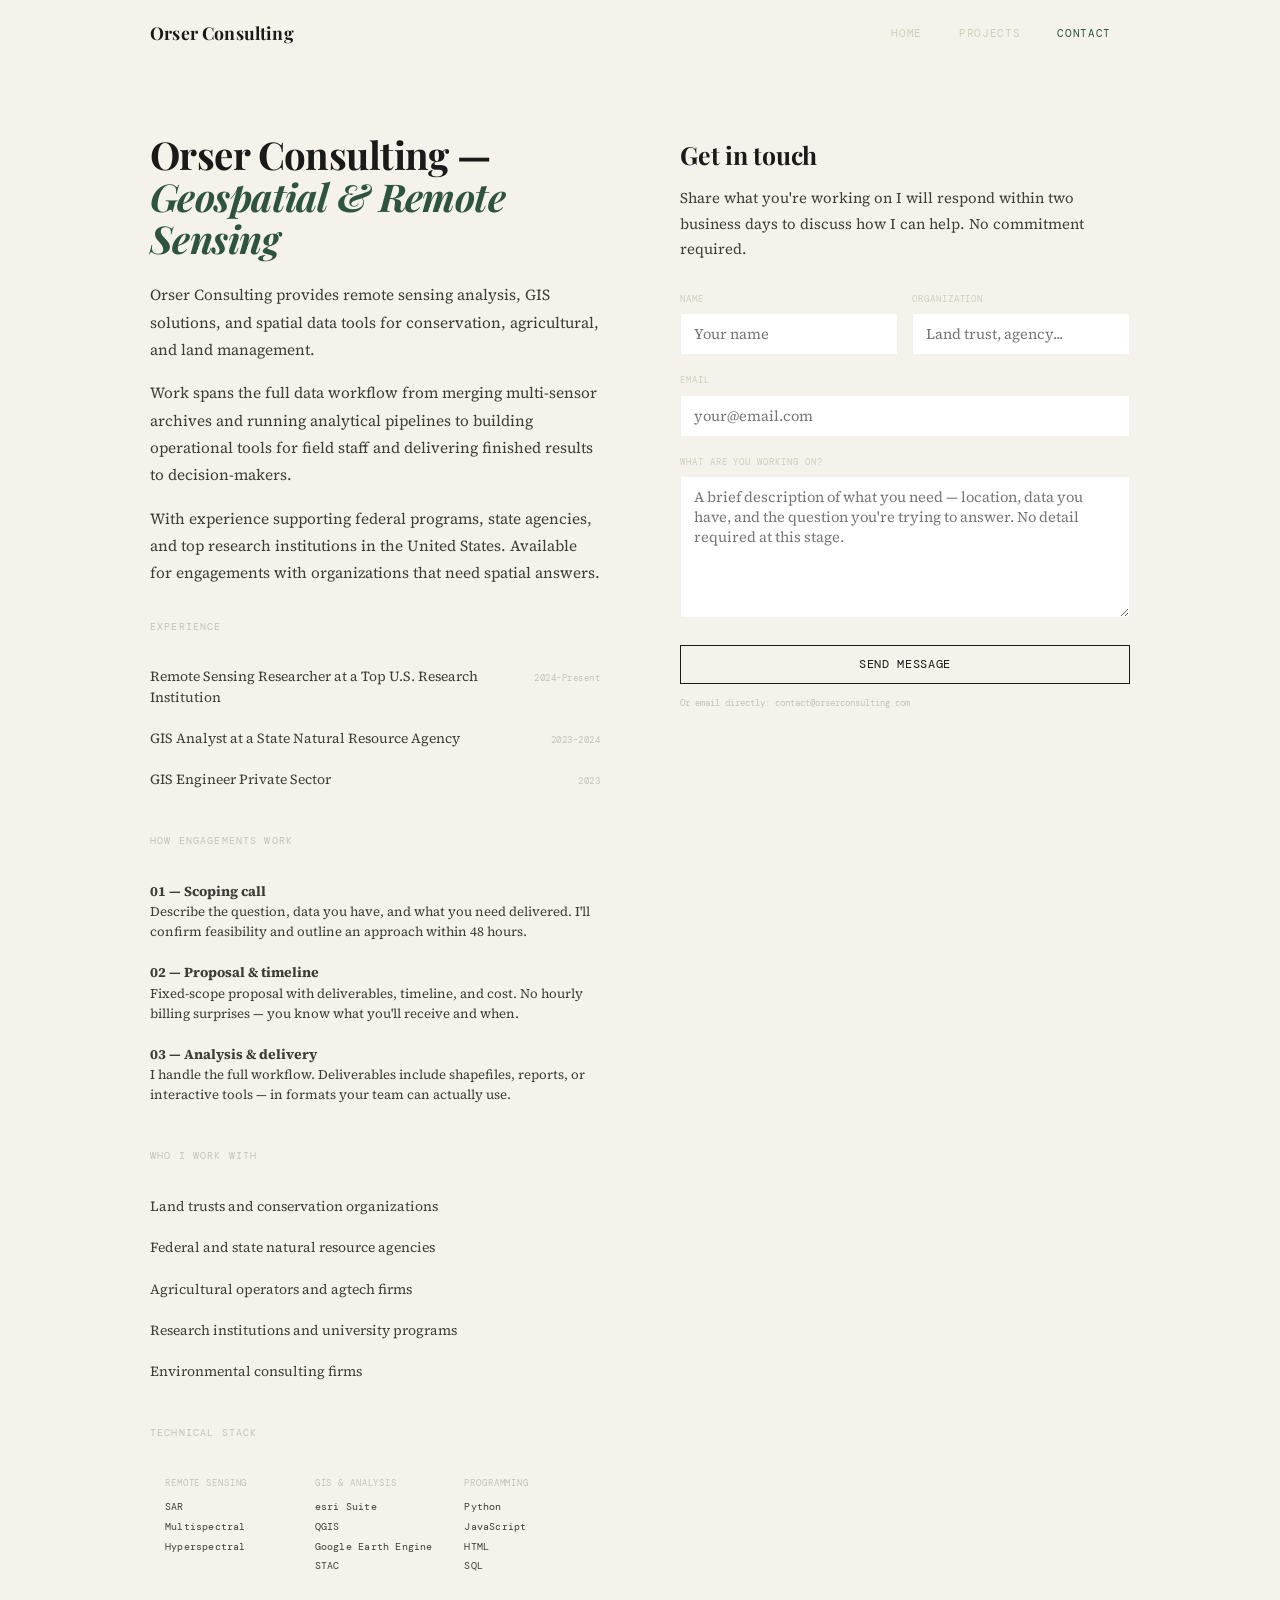
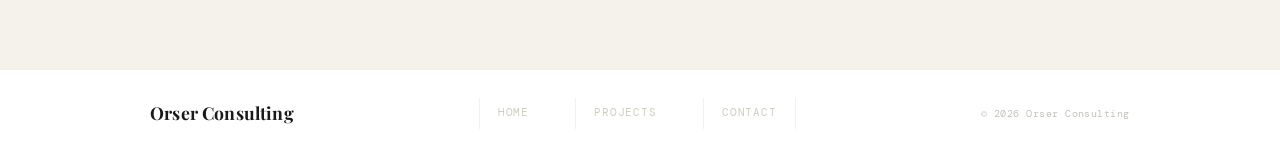
==== about.html @ 9f9ef225 "Add files via upload" ====
<!DOCTYPE html>
<html lang="en">
<head>
    <meta charset="UTF-8">
    <meta name="viewport" content="width=device-width, initial-scale=1.0">
    <title>About — Orser Consulting</title>
    <link rel="preconnect" href="https://fonts.googleapis.com">
    <link rel="preconnect" href="https://fonts.gstatic.com" crossorigin>
    <link href="https://fonts.googleapis.com/css2?family=Playfair+Display:ital,wght@0,400;0,600;0,700;1,400;1,600&family=Source+Serif+4:ital,opsz,wght@0,8..60,300;0,8..60,400;0,8..60,500;1,8..60,300;1,8..60,400&family=DM+Mono:wght@400;500&display=swap" rel="stylesheet">
    <link rel="stylesheet" href="style.css">
    <style>
    .about-wrap {
        max-width: var(--col-wide); margin: 0 auto;
        padding: 64px 40px 80px;
        display: grid; grid-template-columns: 1fr 1fr;
        gap: 80px; align-items: start;
    }
    .about-bio h1 {
        font-family: var(--serif); font-size: clamp(2rem, 3vw, 2.8rem);
        font-weight: 700; line-height: 1.1; letter-spacing: -0.015em; margin-bottom: 22px;
    }
    .about-bio h1 em { font-style: italic; color: var(--accent); }
    .about-bio p {
        font-size: 0.96rem; color: var(--ink-mid); line-height: 1.78;
        margin-bottom: 16px; max-width: 460px;
    }
    .bio-section-label {
        font-family: var(--mono); font-size: 0.6rem; letter-spacing: 0.12em;
        text-transform: uppercase; color: var(--ink-faint);
        display: block; margin: 32px 0 12px;
        padding-bottom: 8px; border-bottom: 1px solid var(--rule);
    }
    .bg-list { list-style: none; padding: 0; }
    .bg-list li {
        font-size: 0.87rem; color: var(--ink-mid); line-height: 1.45;
        padding: 10px 0; border-bottom: 1px solid var(--rule);
        display: flex; justify-content: space-between; align-items: baseline; gap: 16px;
    }
    .bg-list li:first-child { border-top: 1px solid var(--rule); }
    .bg-year {
        font-family: var(--mono); font-size: 0.59rem;
        color: var(--ink-faint); letter-spacing: 0.05em; flex-shrink: 0;
    }
    .tools-grid {
        display: grid; grid-template-columns: 1fr 1fr 1fr; gap: 1px;
        background: var(--rule); border: 1px solid var(--rule); margin-top: 4px;
    }
    .tool-cell { background: var(--paper); padding: 12px 14px; }
    .tool-cell-label {
        font-family: var(--mono); font-size: 0.55rem; color: var(--ink-faint);
        letter-spacing: 0.1em; text-transform: uppercase; display: block; margin-bottom: 6px;
    }
    .tool-cell-items {
        font-family: var(--mono); font-size: 0.65rem; color: var(--ink-mid);
        line-height: 1.9; letter-spacing: 0.02em;
    }
    .about-contact { position: sticky; top: 88px; }
    .about-contact h2 {
        font-family: var(--serif); font-size: 1.55rem; font-weight: 700;
        letter-spacing: -0.01em; margin-bottom: 10px;
    }
    .about-contact > p {
        font-size: 0.93rem; color: var(--ink-mid); line-height: 1.72; margin-bottom: 28px;
    }
    .form-group { margin-bottom: 17px; }
    .form-group label {
        display: block; font-family: var(--mono); font-size: 0.59rem;
        letter-spacing: 0.1em; text-transform: uppercase;
        color: var(--ink-light); margin-bottom: 6px;
    }
    .form-group input, .form-group textarea {
        width: 100%; padding: 10px 13px;
        background: var(--white); border: 1px solid var(--rule);
        font-family: var(--body); font-size: 0.92rem; color: var(--ink);
        transition: border-color 0.15s; -webkit-appearance: none; border-radius: 0;
    }
    .form-group input:focus, .form-group textarea:focus { outline: none; border-color: var(--ink); }
    .form-row { display: grid; grid-template-columns: 1fr 1fr; gap: 14px; }
    .form-note {
        font-family: var(--mono); font-size: 0.59rem; color: var(--ink-faint);
        line-height: 1.6; margin-top: 12px;
    }
    @media (max-width: 860px) {
        .about-wrap { grid-template-columns: 1fr; gap: 48px; }
        .about-contact { position: static; }
    }
    @media (max-width: 600px) {
        .about-wrap { padding: 40px 20px 60px; }
        .form-row { grid-template-columns: 1fr; }
        .tools-grid { grid-template-columns: 1fr; }
    }
    </style>
</head>
<body>

<header>
    <div class="header-top">
        <a href="index.html" class="logo">Orser Consulting</a>
        <nav>
            <a href="index.html">Home</a>
            <a href="projects.html">Projects</a>
            <a href="about.html" class="active">Contact</a>
        </nav>
    </div>
</header>

<main>
    <div class="about-wrap">

        <!-- LEFT: ABOUT -->
        <div class="about-bio">
            <h1>Orser Consulting —<br><em>Geospatial & Remote Sensing</em></h1>

            <p>Orser Consulting provides remote sensing analysis, GIS solutions,
                and spatial data tools for conservation, agricultural, and land management.</p>

            <p>Work spans the full data workflow 
                from merging multi-sensor archives and running analytical pipelines to building operational
                tools for field staff and delivering finished results to decision-makers.</p>

            <p>With experience supporting federal programs, state agencies,
                and top research institutions in the United States. Available for engagements with
                organizations that need spatial answers.</p>

            <span class="bio-section-label">Experience</span>
            <ul class="bg-list">
                <li>
                    <span>Remote Sensing Researcher at a Top U.S. Research Institution</span>
                    <span class="bg-year">2024–Present</span>
                </li>
                <li>
                    <span>GIS Analyst at a State Natural Resource Agency</span>
                    <span class="bg-year">2023–2024</span>
                </li>
                <li>
                    <span>GIS Engineer Private Sector</span>
                    <span class="bg-year">2023</span>
                </li>
            </ul>

            <span class="bio-section-label">How Engagements Work</span>
            <ul class="bg-list">
                <li>
                    <span><strong>01 — Scoping call</strong><br>
                    <span style="font-size:0.82rem; color:var(--ink-mid);">Describe the question, data you have, and what you need delivered. I'll confirm feasibility and outline an approach within 48 hours.</span></span>
                </li>
                <li>
                    <span><strong>02 — Proposal & timeline</strong><br>
                    <span style="font-size:0.82rem; color:var(--ink-mid);">Fixed-scope proposal with deliverables, timeline, and cost. No hourly billing surprises — you know what you'll receive and when.</span></span>
                </li>
                <li>
                    <span><strong>03 — Analysis & delivery</strong><br>
                    <span style="font-size:0.82rem; color:var(--ink-mid);">I handle the full workflow. Deliverables include shapefiles, reports, or interactive tools — in formats your team can actually use.</span></span>
                </li>
            </ul>

            <span class="bio-section-label">Who I Work With</span>
            <ul class="bg-list">
                <li><span>Land trusts and conservation organizations</span></li>
                <li><span>Federal and state natural resource agencies</span></li>
                <li><span>Agricultural operators and agtech firms</span></li>
                <li><span>Research institutions and university programs</span></li>
                <li><span>Environmental consulting firms</span></li>
            </ul>

            <span class="bio-section-label">Technical Stack</span>
            <div class="tools-grid">
                <div class="tool-cell">
                    <span class="tool-cell-label">Remote Sensing</span>
                    <div class="tool-cell-items">SAR<br>Multispectral<br>Hyperspectral</div>
                </div>
                <div class="tool-cell">
                    <span class="tool-cell-label">GIS & Analysis</span>
                    <div class="tool-cell-items">esri Suite<br>QGIS<br>Google Earth Engine<br>STAC</div>
                </div>
                <div class="tool-cell">
                    <span class="tool-cell-label">Programming</span>
                    <div class="tool-cell-items">Python<br>JavaScript<br>HTML<br>SQL</div>
                </div>
            </div>
        </div>

        <!-- RIGHT: CONTACT -->
        <div class="about-contact">
            <h2>Get in touch</h2>
            <p>Share what you're working on I will respond within two business days to discuss how I can help. No commitment required.</p>

            <form action="mailto:contact@orserconsulting.com" method="post" enctype="text/plain">
                <div class="form-row">
                    <div class="form-group">
                        <label for="name">Name</label>
                        <input type="text" id="name" name="Name" placeholder="Your name" required>
                    </div>
                    <div class="form-group">
                        <label for="org">Organization</label>
                        <input type="text" id="org" name="Organization" placeholder="Land trust, agency...">
                    </div>
                </div>
                <div class="form-group">
                    <label for="email">Email</label>
                    <input type="email" id="email" name="Email" placeholder="your@email.com" required>
                </div>
                <div class="form-group">
                    <label for="message">What are you working on?</label>
                    <textarea id="message" name="Message" rows="6" placeholder="A brief description of what you need — location, data you have, and the question you're trying to answer. No detail required at this stage." required></textarea>
                </div>
                <button type="submit" class="btn btn-primary" style="width:100%;">Send message</button>
                <p class="form-note">Or email directly: contact@orserconsulting.com</p>
            </form>
        </div>

    </div>
</main>

<footer>
    <div class="footer-inner">
        <a href="index.html" class="logo">Orser Consulting</a>
        <nav class="footer-nav">
            <a href="index.html">Home</a>
            <a href="projects.html">Projects</a>
            <a href="about.html">Contact</a>
        </nav>
        <span class="footer-copy">&copy; 2026 Orser Consulting</span>
    </div>
</footer>

</body>
</html>
---- style.css ----
@import url('https://fonts.googleapis.com/css2?family=Playfair+Display:ital,wght@0,400;0,600;0,700;1,400;1,600&family=Source+Serif+4:ital,opsz,wght@0,8..60,300;0,8..60,400;0,8..60,500;1,8..60,300;1,8..60,400&family=DM+Mono:wght@400;500&display=swap');

:root {
    --paper:      #f5f2eb;
    --paper-dark: #ffffff;
    --ink:        #1a1a18;
    --ink-mid:    #3d3d38;
    --ink-light:  #cecebc;
    --ink-faint:  #c4c2b8;
    --rule:       #f3f1eb;
    --accent:     #2e5440;   /* deep forest green — land/science */
    --accent-warm:#8b4e1a;   /* for secondary callouts */
    --white:      #ffffff;

    --serif:      'Playfair Display', Georgia, serif;
    --body:       'Source Serif 4', Georgia, serif;
    --mono:       'DM Mono', 'Courier New', monospace;

    --col:        680px;
    --col-wide:   1060px;
}

*, *::before, *::after { box-sizing: border-box; margin: 0; padding: 0; }
html { scroll-behavior: smooth; }

body {
    font-family: var(--body);
    font-size: 17px;
    line-height: 1.75;
    color: var(--ink);
    background: var(--paper);
    -webkit-font-smoothing: antialiased;
}

/* ── LAYOUT ───────────────────────────────── */
.container       { max-width: var(--col-wide); margin: 0 auto; padding: 0 40px; }
.container--narrow { max-width: var(--col); margin: 0 auto; padding: 0 40px; }

/* ── HEADER ───────────────────────────────── */
header {
    border-bottom: 1px solid var(--rule);
    background: var(--paper);
    position: sticky; top: 0; z-index: 50;
}
.header-top {
    display: flex; align-items: center; justify-content: space-between;
    padding: 18px 40px;
    max-width: var(--col-wide); margin: 0 auto;
}
.logo {
    font-family: var(--serif); font-size: 1.1rem; font-weight: 700;
    color: var(--ink); text-decoration: none; letter-spacing: 0.01em;
}
.logo span { color: var(--accent); }
nav {
    display: flex; gap: 0; align-items: center;
}
nav a {
    font-family: var(--mono); font-size: 0.7rem; letter-spacing: 0.06em;
    text-transform: uppercase; color: var(--ink-light); text-decoration: none;
    padding: 6px 18px; transition: color 0.15s;
    border-left: 1px solid var(--rule);
}
nav a:last-child { border-right: 1px solid var(--rule); }
nav a:hover, nav a.active { color: var(--ink); }
nav a.active { color: var(--accent); }

/* ── HERO ─────────────────────────────────── */
.hero {
    border-bottom: 2px solid var(--ink);
    padding: 72px 40px 56px;
    max-width: var(--col-wide); margin: 0 auto;
    display: grid; grid-template-columns: 1fr 340px; gap: 60px; align-items: end;
}
.hero-kicker {
    font-family: var(--mono); font-size: 0.68rem; letter-spacing: 0.12em;
    text-transform: uppercase; color: var(--accent);
    margin-bottom: 20px; display: block;
}
.hero-title {
    font-family: var(--serif); font-size: clamp(2.6rem, 4.5vw, 4rem);
    font-weight: 700; line-height: 1.1; color: var(--ink);
    letter-spacing: -0.01em;
}
.hero-title em { font-style: italic; color: var(--accent); }
.hero-sub {
    margin-top: 24px;
    font-size: 1.05rem; color: var(--ink-mid); line-height: 1.7;
    max-width: 520px;
}
.hero-cta { margin-top: 36px; display: flex; gap: 16px; align-items: center; }

/* right column */
.hero-meta {
    padding-bottom: 4px;
}
.hero-meta-item {
    padding: 16px 0;
    border-top: 1px solid var(--rule);
}
.hero-meta-item:last-child { border-bottom: 1px solid var(--rule); }
.meta-label {
    font-family: var(--mono); font-size: 0.62rem; letter-spacing: 0.1em;
    text-transform: uppercase; color: var(--ink-light); display: block;
    margin-bottom: 4px;
}
.meta-val {
    font-family: var(--body); font-size: 0.92rem; color: var(--ink-mid);
}

/* ── BUTTONS ──────────────────────────────── */
.btn {
    font-family: var(--mono); font-size: 0.72rem; letter-spacing: 0.06em;
    text-transform: uppercase; text-decoration: none; display: inline-block;
    padding: 11px 24px; border: 1.5px solid; transition: all 0.15s;
    cursor: pointer; background: none;
}
.btn-primary   { border-color: var(--ink); color: var(--ink); }
.btn-primary:hover { background: var(--ink); color: var(--paper); }
.btn-ghost     { border-color: var(--rule); color: var(--ink-mid); }
.btn-ghost:hover { border-color: var(--ink-mid); color: var(--ink); }
.btn-accent    { border-color: var(--accent); color: var(--accent); }
.btn-accent:hover { background: var(--accent); color: var(--paper); }

/* ── SECTION WRAPPERS ─────────────────────── */
.section { padding: 72px 40px; max-width: var(--col-wide); margin: 0 auto; }
.section + .section { border-top: 1px solid var(--rule); }

.section-label {
    font-family: var(--mono); font-size: 0.65rem; letter-spacing: 0.14em;
    text-transform: uppercase; color: var(--ink-light);
    display: flex; align-items: center; gap: 12px; margin-bottom: 36px;
}
.section-label::after {
    content: ''; flex: 1; height: 1px; background: var(--rule);
}

h2.section-title {
    font-family: var(--serif); font-size: clamp(1.7rem, 2.5vw, 2.4rem);
    font-weight: 700; line-height: 1.2; color: var(--ink);
    letter-spacing: -0.01em; margin-bottom: 12px;
}
.section-deck {
    font-size: 1rem; color: var(--ink-mid); max-width: 560px;
    line-height: 1.7; margin-bottom: 48px;
}

/* ── CAPABILITIES (3-col) ─────────────────── */
.cap-grid {
    display: grid; grid-template-columns: repeat(3, 1fr);
    border-top: 1px solid var(--ink);
}
.cap-col {
    padding: 32px 28px 32px 0;
    border-right: 1px solid var(--rule);
}
.cap-col:first-child { padding-left: 0; }
.cap-col:last-child  { border-right: none; padding-right: 0; }
.cap-num {
    font-family: var(--mono); font-size: 0.65rem; color: var(--ink-faint);
    letter-spacing: 0.08em; display: block; margin-bottom: 20px;
}
.cap-col h3 {
    font-family: var(--serif); font-size: 1.15rem; font-weight: 600;
    color: var(--ink); margin-bottom: 12px; line-height: 1.3;
}
.cap-col p { font-size: 0.88rem; color: var(--ink-mid); line-height: 1.7; margin-bottom: 16px; }
.cap-stack {
    font-family: var(--mono); font-size: 0.62rem; color: var(--ink-light);
    letter-spacing: 0.04em; line-height: 1.8;
}

/* ── FEATURED PROJECTS ────────────────────── */
.projects-list { display: flex; flex-direction: column; }

.project-entry {
    display: grid; grid-template-columns: 80px 1fr 380px;
    gap: 0; border-top: 1px solid var(--rule);
    padding: 48px 0; text-decoration: none; color: inherit;
    transition: background 0.15s;
}
.project-entry:hover { background: var(--paper-dark); margin: 0 -40px; padding: 48px 40px; }
.project-entry:last-child { border-bottom: 1px solid var(--rule); }

.proj-index {
    font-family: var(--mono); font-size: 0.65rem; color: var(--ink-faint);
    padding-top: 4px; letter-spacing: 0.06em;
}
.proj-body { padding-right: 48px; }
.proj-tags {
    display: flex; gap: 8px; flex-wrap: wrap; margin-bottom: 12px;
}
.tag {
    font-family: var(--mono); font-size: 0.6rem; letter-spacing: 0.08em;
    text-transform: uppercase; color: var(--ink-light);
    border: 1px solid var(--rule); padding: 3px 8px;
}
.tag-accent { border-color: var(--accent); color: var(--accent); }
.proj-title {
    font-family: var(--serif); font-size: 1.45rem; font-weight: 700;
    line-height: 1.25; color: var(--ink); margin-bottom: 12px;
}
.proj-title em { font-style: italic; }
.proj-desc {
    font-size: 0.9rem; color: var(--ink-mid); line-height: 1.7;
    max-width: 480px;
}
.proj-meta {
    display: flex; flex-direction: column; justify-content: flex-start;
    gap: 0; border-left: 1px solid var(--rule); padding-left: 36px;
}
.proj-stat { padding: 12px 0; border-bottom: 1px solid var(--rule); }
.proj-stat:first-child { padding-top: 0; }
.proj-stat:last-child  { border-bottom: none; }
.stat-n {
    font-family: var(--serif); font-size: 2rem; font-weight: 700;
    color: var(--ink); line-height: 1; display: block;
}
.stat-l {
    font-family: var(--mono); font-size: 0.6rem; letter-spacing: 0.07em;
    color: var(--ink-light); text-transform: uppercase; margin-top: 4px;
    display: block;
}
.proj-arrow {
    font-family: var(--mono); font-size: 0.65rem; color: var(--accent);
    letter-spacing: 0.06em; margin-top: 20px;
}

/* ── DIFFERENTIATORS ──────────────────────── */
.diff-grid {
    display: grid; grid-template-columns: repeat(2, 1fr);
    gap: 0; border-top: 1px solid var(--ink); border-left: 1px solid var(--rule);
}
.diff-item {
    padding: 36px 32px;
    border-right: 1px solid var(--rule);
    border-bottom: 1px solid var(--rule);
}
.diff-n {
    font-family: var(--mono); font-size: 0.62rem; color: var(--ink-faint);
    letter-spacing: 0.1em; display: block; margin-bottom: 12px;
}
.diff-item h4 {
    font-family: var(--serif); font-size: 1.05rem; font-weight: 600;
    color: var(--ink); margin-bottom: 10px;
}
.diff-item p { font-size: 0.87rem; color: var(--ink-mid); line-height: 1.7; margin: 0; }

/* ── FOOTER CTA STRIP ─────────────────────── */
.cta-strip {
    border-top: 2px solid var(--ink);
    padding: 64px 40px;
    max-width: var(--col-wide); margin: 0 auto;
    display: flex; align-items: center; justify-content: space-between; gap: 48px;
}
.cta-strip h2 {
    font-family: var(--serif); font-size: clamp(1.5rem, 2.5vw, 2.1rem);
    font-weight: 700; color: var(--ink); max-width: 520px; line-height: 1.25;
}
.cta-strip h2 em { font-style: italic; color: var(--accent); }

/* ── FOOTER ───────────────────────────────── */
footer {
    border-top: 1px solid var(--rule);
    background: var(--paper-dark);
}
.footer-inner {
    max-width: var(--col-wide); margin: 0 auto;
    padding: 28px 40px;
    display: flex; align-items: center; justify-content: space-between;
    flex-wrap: wrap; gap: 16px;
}
.footer-nav { display: flex; gap: 28px; }
.footer-nav a {
    font-family: var(--mono); font-size: 0.66rem; letter-spacing: 0.08em;
    text-transform: uppercase; color: var(--ink-light); text-decoration: none;
    transition: color 0.15s;
}
.footer-nav a:hover { color: var(--ink); }
.footer-copy {
    font-family: var(--mono); font-size: 0.62rem;
    color: var(--ink-faint); letter-spacing: 0.05em;
}

/* ── PAGE HEADER (inner pages) ────────────── */
.page-masthead {
    border-bottom: 2px solid var(--ink);
    padding: 56px 40px 40px;
    max-width: var(--col-wide); margin: 0 auto;
}
.page-masthead .kicker {
    font-family: var(--mono); font-size: 0.65rem; letter-spacing: 0.14em;
    text-transform: uppercase; color: var(--accent); display: block; margin-bottom: 16px;
}
.page-masthead h1 {
    font-family: var(--serif); font-size: clamp(2rem, 3.5vw, 3rem);
    font-weight: 700; color: var(--ink); line-height: 1.15; letter-spacing: -0.01em;
}
.page-masthead p {
    margin-top: 16px; font-size: 1rem; color: var(--ink-mid);
    max-width: 580px; line-height: 1.7;
}

/* ── PROJECTS (inner page) ────────────────── */
.project-article {
    padding: 64px 40px;
    max-width: var(--col-wide); margin: 0 auto;
    border-bottom: 1px solid var(--rule);
}
.project-article:last-of-type { border-bottom: none; }

.article-header { margin-bottom: 48px; }
.article-header .tags { display: flex; gap: 8px; flex-wrap: wrap; margin-bottom: 16px; }
.article-title {
    font-family: var(--serif); font-size: clamp(1.6rem, 3vw, 2.4rem);
    font-weight: 700; line-height: 1.15; color: var(--ink); letter-spacing: -0.01em;
}
.article-title em { font-style: italic; }

.article-body {
    display: grid; grid-template-columns: 1fr 400px; gap: 60px; align-items: start;
}
.article-text {}
.article-aside {}

/* PSI blocks */
.psi { margin-bottom: 28px; }
.psi-label {
    font-family: var(--mono); font-size: 0.62rem; letter-spacing: 0.12em;
    text-transform: uppercase; display: block; margin-bottom: 8px;
    padding-bottom: 6px; border-bottom: 1px solid var(--rule);
}
.psi-label.problem { color: var(--accent-warm); border-color: var(--accent-warm); }
.psi-label.solution { color: var(--accent); border-color: var(--accent); }
.psi-label.impact { color: var(--ink-mid); }
.psi p { font-size: 0.92rem; color: var(--ink-mid); line-height: 1.75; margin: 0; }

/* Data card */
.data-card {
    background: var(--paper-dark); border: 1px solid var(--rule);
    padding: 28px; margin-bottom: 20px;
}
.data-card-title {
    font-family: var(--mono); font-size: 0.62rem; letter-spacing: 0.1em;
    text-transform: uppercase; color: var(--ink-light); display: block;
    margin-bottom: 20px; padding-bottom: 12px; border-bottom: 1px solid var(--rule);
}
.data-figures { display: grid; grid-template-columns: 1fr 1fr; gap: 0; }
.fig { padding: 14px 0; border-bottom: 1px solid var(--rule); }
.fig:nth-last-child(-n+2) { border-bottom: none; }
.fig-n {
    font-family: var(--serif); font-size: 1.9rem; font-weight: 700;
    color: var(--ink); display: block; line-height: 1;
}
.fig-l {
    font-family: var(--mono); font-size: 0.58rem; color: var(--ink-light);
    text-transform: uppercase; letter-spacing: 0.07em;
    display: block; margin-top: 4px;
}

/* image frame */
.img-frame {
    border: 1px solid var(--rule); overflow: hidden; margin-bottom: 12px;
}
.img-frame img { width: 100%; height: auto; display: block; }
.img-caption {
    font-family: var(--mono); font-size: 0.62rem; color: var(--ink-light);
    line-height: 1.5; padding: 10px 14px; background: var(--paper-dark);
    border-top: 1px solid var(--rule);
}

/* methodology steps */
.method-list { list-style: none; padding: 0; }
.method-list li {
    display: flex; gap: 16px; padding: 14px 0;
    border-bottom: 1px solid var(--rule); font-size: 0.87rem; color: var(--ink-mid);
    line-height: 1.6;
}
.method-list li:first-child { border-top: 1px solid var(--rule); }
.method-n {
    font-family: var(--mono); font-size: 0.62rem; color: var(--ink-faint);
    flex-shrink: 0; padding-top: 3px; letter-spacing: 0.06em;
}

/* tech stack */
.stack-line {
    font-family: var(--mono); font-size: 0.66rem; color: var(--ink-light);
    letter-spacing: 0.04em; display: flex; gap: 0; flex-wrap: wrap;
    margin-top: 24px; border-top: 1px solid var(--rule); padding-top: 16px;
}
.stack-line span { margin-right: 16px; }
.stack-label {
    font-family: var(--mono); font-size: 0.6rem; letter-spacing: 0.12em;
    text-transform: uppercase; color: var(--ink-faint); margin-right: 16px;
}

/* ── SERVICES PAGE ────────────────────────── */
.service-row {
    display: grid; grid-template-columns: 200px 1fr 1fr;
    gap: 0; border-top: 1px solid var(--rule); padding: 48px 0;
}
.service-num-col {
    font-family: var(--mono); font-size: 0.65rem; color: var(--ink-faint);
    letter-spacing: 0.08em; padding-top: 4px;
}
.service-desc h3 {
    font-family: var(--serif); font-size: 1.25rem; font-weight: 600;
    color: var(--ink); margin-bottom: 14px;
}
.service-desc p { font-size: 0.9rem; color: var(--ink-mid); line-height: 1.75; margin: 0; }
.service-detail { padding-left: 40px; border-left: 1px solid var(--rule); }
.service-detail ul { list-style: none; padding: 0; }
.service-detail li {
    font-family: var(--mono); font-size: 0.72rem; color: var(--ink-mid);
    padding: 8px 0; border-bottom: 1px solid var(--rule);
    letter-spacing: 0.02em;
}
.service-detail li:first-child { padding-top: 0; }
.service-detail li:last-child  { border-bottom: none; }

/* use cases */
.use-grid {
    display: grid; grid-template-columns: repeat(3, 1fr);
    border-top: 1px solid var(--rule); border-left: 1px solid var(--rule);
    margin-top: 48px;
}
.use-cell {
    padding: 28px 24px;
    border-right: 1px solid var(--rule);
    border-bottom: 1px solid var(--rule);
}
.use-cell h4 {
    font-family: var(--serif); font-size: 0.98rem; font-weight: 600;
    color: var(--ink); margin-bottom: 8px;
}
.use-cell p { font-size: 0.83rem; color: var(--ink-mid); line-height: 1.65; margin: 0; }

/* ── ABOUT PAGE ───────────────────────────── */
.about-layout {
    display: grid; grid-template-columns: 260px 1fr;
    gap: 0; align-items: start;
    padding: 64px 40px; max-width: var(--col-wide); margin: 0 auto;
}
.about-sidebar { padding-right: 48px; border-right: 1px solid var(--rule); position: sticky; top: 80px; }
.headshot {
    width: 100%; aspect-ratio: 4/5; background: var(--paper-dark);
    border: 1px solid var(--rule); margin-bottom: 24px;
    display: flex; align-items: center; justify-content: center;
    font-family: var(--mono); font-size: 0.65rem; color: var(--ink-faint);
    overflow: hidden;
}
.headshot img { width: 100%; height: 100%; object-fit: cover; }
.cred-list { list-style: none; padding: 0; }
.cred-list li {
    font-size: 0.82rem; color: var(--ink-mid);
    padding: 9px 0; border-bottom: 1px solid var(--rule);
    line-height: 1.4;
}
.cred-list li:first-child { border-top: 1px solid var(--rule); }
.cred-org {
    font-family: var(--mono); font-size: 0.58rem; color: var(--ink-faint);
    display: block; letter-spacing: 0.05em;
}
.about-main { padding-left: 56px; }
.about-main p {
    font-size: 0.97rem; color: var(--ink-mid); line-height: 1.8;
    margin-bottom: 20px; max-width: 580px;
}
.about-main h2 {
    font-family: var(--serif); font-size: 1.6rem; font-weight: 700;
    color: var(--ink); margin-bottom: 24px; margin-top: 48px;
    padding-top: 40px; border-top: 1px solid var(--rule);
}
.about-main h2:first-child { margin-top: 0; padding-top: 0; border-top: none; }

/* contact form */
.form-group { margin-bottom: 20px; }
.form-group label {
    display: block; font-family: var(--mono); font-size: 0.62rem;
    letter-spacing: 0.1em; text-transform: uppercase; color: var(--ink-light);
    margin-bottom: 6px;
}
.form-group input,
.form-group select,
.form-group textarea {
    width: 100%; padding: 10px 14px;
    background: var(--white); border: 1px solid var(--rule);
    font-family: var(--body); font-size: 0.92rem; color: var(--ink);
    transition: border-color 0.15s; -webkit-appearance: none;
}
.form-group input:focus,
.form-group select:focus,
.form-group textarea:focus {
    outline: none; border-color: var(--ink);
}
.form-row { display: grid; grid-template-columns: 1fr 1fr; gap: 16px; }

/* ── RESPONSIVE ───────────────────────────── */
@media (max-width: 900px) {
    .hero { grid-template-columns: 1fr; }
    .hero-meta { display: none; }
    .cap-grid { grid-template-columns: 1fr; border-top: none; }
    .cap-col { border-right: none; border-top: 1px solid var(--rule); padding: 28px 0; }
    .project-entry { grid-template-columns: 48px 1fr; }
    .proj-meta { display: none; }
    .diff-grid { grid-template-columns: 1fr; }
    .article-body { grid-template-columns: 1fr; }
    .service-row { grid-template-columns: 1fr; gap: 24px; }
    .service-detail { padding-left: 0; border-left: none; border-top: 1px solid var(--rule); padding-top: 24px; }
    .use-grid { grid-template-columns: 1fr 1fr; }
    .about-layout { grid-template-columns: 1fr; }
    .about-sidebar { position: static; padding-right: 0; border-right: none; border-bottom: 1px solid var(--rule); padding-bottom: 40px; margin-bottom: 40px; }
    .about-main { padding-left: 0; }
    .cta-strip { flex-direction: column; align-items: flex-start; }
    nav a { padding: 6px 12px; }
    .section, .project-article, .page-masthead, .hero, .cta-strip { padding-left: 20px; padding-right: 20px; }
    .about-layout { padding-left: 20px; padding-right: 20px; }
    .header-top { padding-left: 20px; padding-right: 20px; }
    .footer-inner { padding-left: 20px; padding-right: 20px; }
}
@media (max-width: 600px) {
    .use-grid { grid-template-columns: 1fr; }
    .form-row { grid-template-columns: 1fr; }
    .data-figures { grid-template-columns: 1fr; }
    .hero-title { font-size: 2rem; }
}
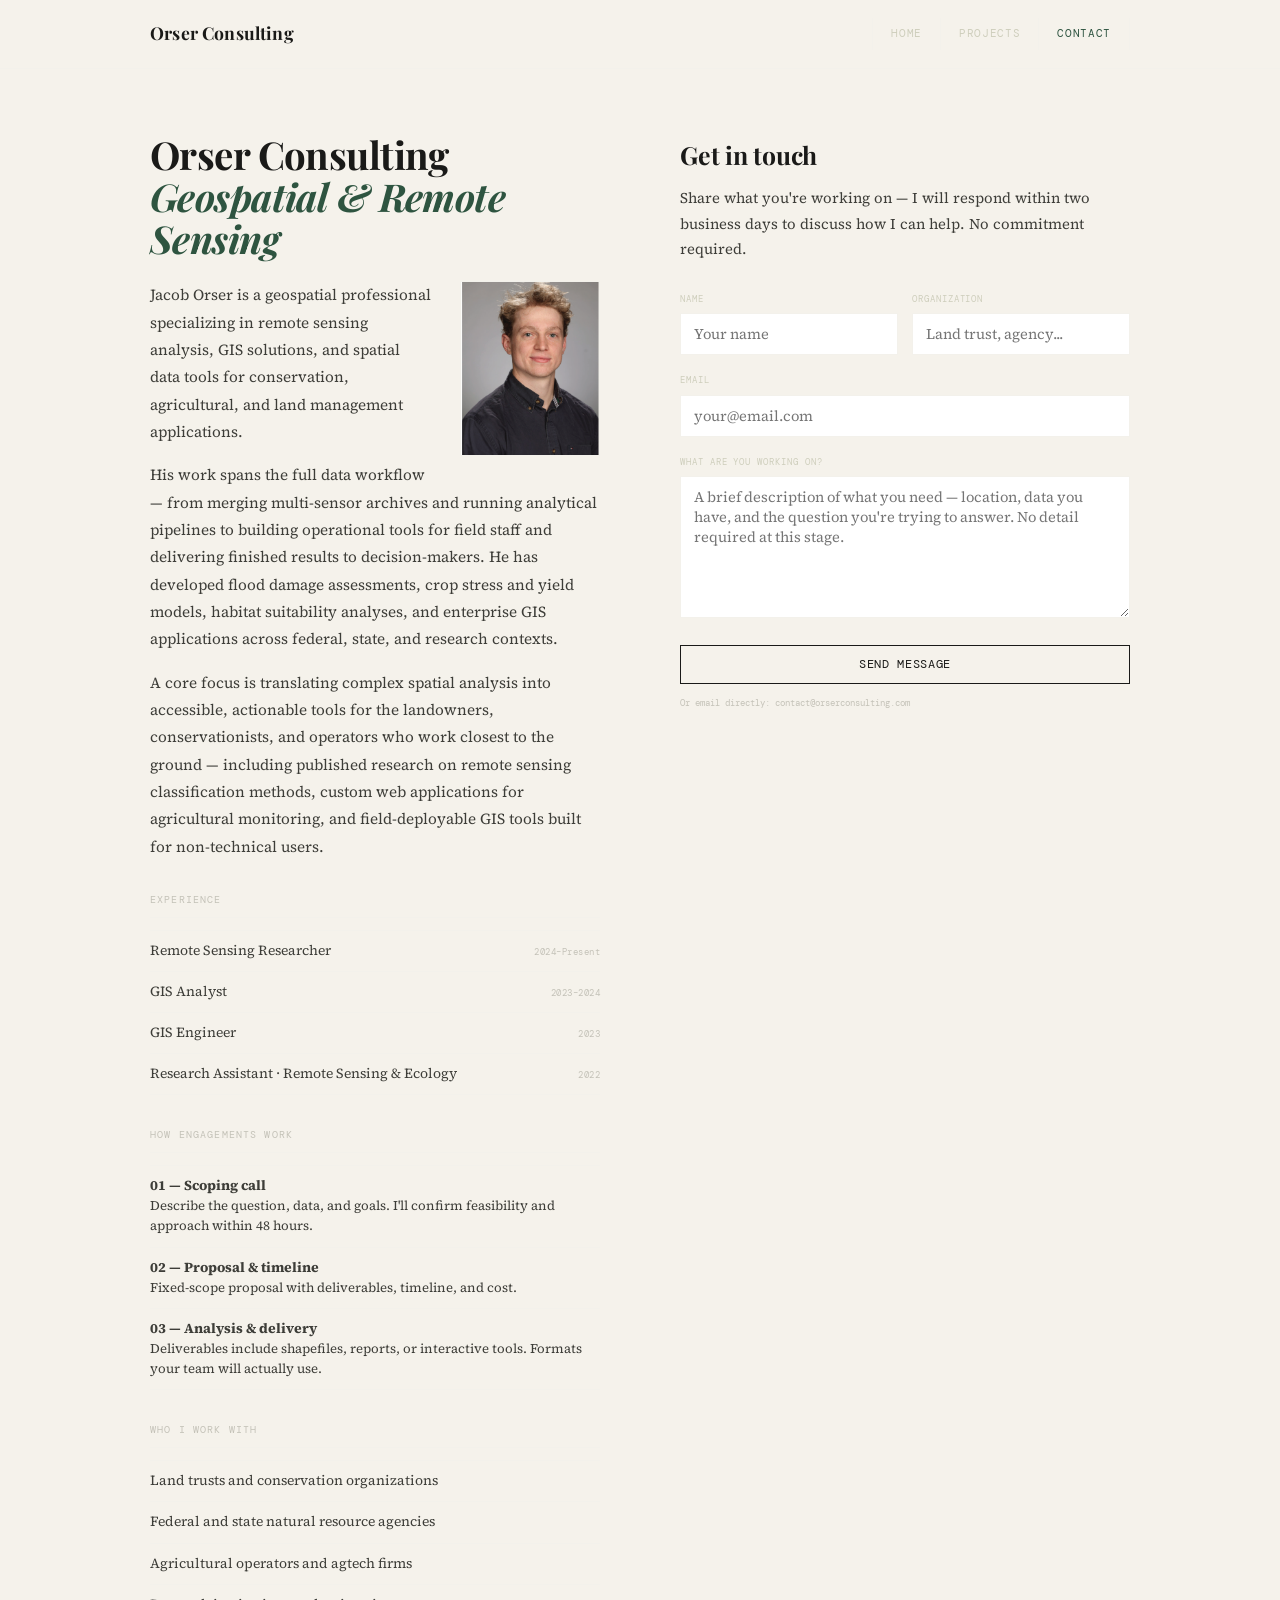
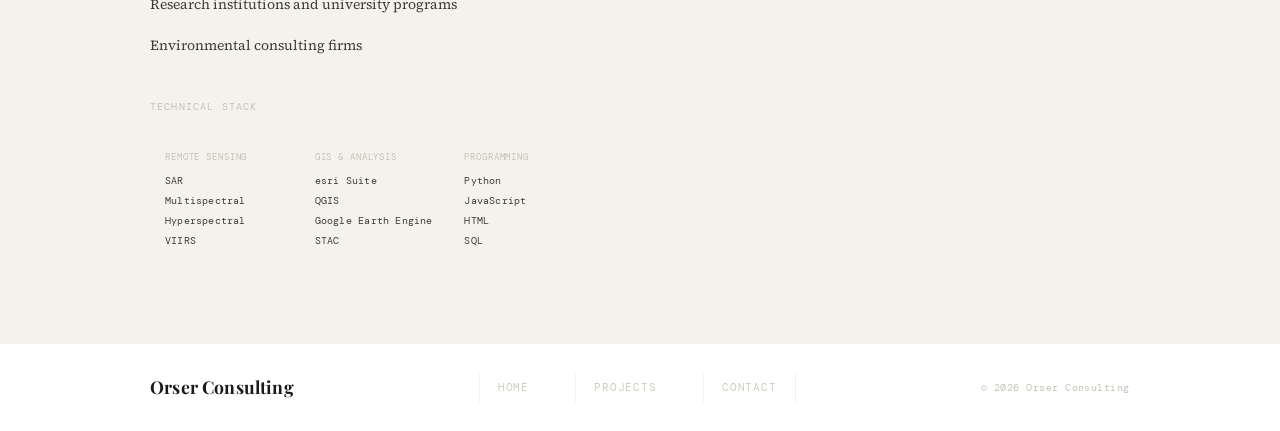
==== commit 8e32887d: "Updated about pages" ====
--- a/about.html
+++ b/about.html
@@ -54,6 +54,16 @@
         font-family: var(--mono); font-size: 0.65rem; color: var(--ink-mid);
         line-height: 1.9; letter-spacing: 0.02em;
     }
+
+    /* photo */
+    .headshot-inline {
+        width: 140px; aspect-ratio: 4/5;
+        border: 1px solid var(--rule);
+        overflow: hidden; float: right;
+        margin: 0 0 20px 28px;
+    }
+    .headshot-inline img { width: 100%; height: 100%; object-fit: cover; display: block; }
+
     .about-contact { position: sticky; top: 88px; }
     .about-contact h2 {
         font-family: var(--serif); font-size: 1.55rem; font-weight: 700;
@@ -83,11 +93,13 @@
     @media (max-width: 860px) {
         .about-wrap { grid-template-columns: 1fr; gap: 48px; }
         .about-contact { position: static; }
+        .headshot-inline { width: 110px; }
     }
     @media (max-width: 600px) {
         .about-wrap { padding: 40px 20px 60px; }
         .form-row { grid-template-columns: 1fr; }
         .tools-grid { grid-template-columns: 1fr; }
+        .headshot-inline { float: none; margin: 0 0 20px 0; width: 120px; }
     }
     </style>
 </head>
@@ -107,34 +119,37 @@
 <main>
     <div class="about-wrap">
 
-        <!-- LEFT: ABOUT -->
         <div class="about-bio">
-            <h1>Orser Consulting —<br><em>Geospatial & Remote Sensing</em></h1>
-
-            <p>Orser Consulting provides remote sensing analysis, GIS solutions,
-                and spatial data tools for conservation, agricultural, and land management.</p>
-
-            <p>Work spans the full data workflow 
-                from merging multi-sensor archives and running analytical pipelines to building operational
-                tools for field staff and delivering finished results to decision-makers.</p>
-
-            <p>With experience supporting federal programs, state agencies,
-                and top research institutions in the United States. Available for engagements with
-                organizations that need spatial answers.</p>
+
+            <h1>Orser Consulting <br><em>Geospatial & Remote Sensing</em></h1>
+
+            <div class="headshot-inline">
+            <img src="JORSER.svg" alt="Jacob Orser">
+            </div>
+
+            <p>Jacob Orser is a geospatial professional specializing in remote sensing analysis, GIS solutions, and spatial data tools for conservation, agricultural, and land management applications.</p>
+
+            <p>His work spans the full data workflow — from merging multi-sensor archives and running analytical pipelines to building operational tools for field staff and delivering finished results to decision-makers. He has developed flood damage assessments, crop stress and yield models, habitat suitability analyses, and enterprise GIS applications across federal, state, and research contexts.</p>
+
+            <p>A core focus is translating complex spatial analysis into accessible, actionable tools for the landowners, conservationists, and operators who work closest to the ground — including published research on remote sensing classification methods, custom web applications for agricultural monitoring, and field-deployable GIS tools built for non-technical users.</p>
 
             <span class="bio-section-label">Experience</span>
             <ul class="bg-list">
                 <li>
-                    <span>Remote Sensing Researcher at a Top U.S. Research Institution</span>
+                    <span>Remote Sensing Researcher</span>
                     <span class="bg-year">2024–Present</span>
                 </li>
                 <li>
-                    <span>GIS Analyst at a State Natural Resource Agency</span>
+                    <span>GIS Analyst</span>
                     <span class="bg-year">2023–2024</span>
                 </li>
                 <li>
-                    <span>GIS Engineer Private Sector</span>
+                    <span>GIS Engineer</span>
                     <span class="bg-year">2023</span>
+                </li>
+                <li>
+                    <span>Research Assistant · Remote Sensing & Ecology</span>
+                    <span class="bg-year">2022</span>
                 </li>
             </ul>
 
@@ -142,15 +157,15 @@
             <ul class="bg-list">
                 <li>
                     <span><strong>01 — Scoping call</strong><br>
-                    <span style="font-size:0.82rem; color:var(--ink-mid);">Describe the question, data you have, and what you need delivered. I'll confirm feasibility and outline an approach within 48 hours.</span></span>
+                    <span style="font-size:0.82rem; color:var(--ink-mid);">Describe the question, data, and goals. I'll confirm feasibility and approach within 48 hours.</span></span>
                 </li>
                 <li>
                     <span><strong>02 — Proposal & timeline</strong><br>
-                    <span style="font-size:0.82rem; color:var(--ink-mid);">Fixed-scope proposal with deliverables, timeline, and cost. No hourly billing surprises — you know what you'll receive and when.</span></span>
+                    <span style="font-size:0.82rem; color:var(--ink-mid);">Fixed-scope proposal with deliverables, timeline, and cost.</span></span>
                 </li>
                 <li>
                     <span><strong>03 — Analysis & delivery</strong><br>
-                    <span style="font-size:0.82rem; color:var(--ink-mid);">I handle the full workflow. Deliverables include shapefiles, reports, or interactive tools — in formats your team can actually use.</span></span>
+                    <span style="font-size:0.82rem; color:var(--ink-mid);">Deliverables include shapefiles, reports, or interactive tools. Formats your team will actually use.</span></span>
                 </li>
             </ul>
 
@@ -167,7 +182,7 @@
             <div class="tools-grid">
                 <div class="tool-cell">
                     <span class="tool-cell-label">Remote Sensing</span>
-                    <div class="tool-cell-items">SAR<br>Multispectral<br>Hyperspectral</div>
+                    <div class="tool-cell-items">SAR<br>Multispectral<br>Hyperspectral<br>VIIRS</div>
                 </div>
                 <div class="tool-cell">
                     <span class="tool-cell-label">GIS & Analysis</span>
@@ -183,7 +198,7 @@
         <!-- RIGHT: CONTACT -->
         <div class="about-contact">
             <h2>Get in touch</h2>
-            <p>Share what you're working on I will respond within two business days to discuss how I can help. No commitment required.</p>
+            <p>Share what you're working on — I will respond within two business days to discuss how I can help. No commitment required.</p>
 
             <form action="mailto:contact@orserconsulting.com" method="post" enctype="text/plain">
                 <div class="form-row">
@@ -225,4 +240,4 @@
 </footer>
 
 </body>
-</html>
+</html>
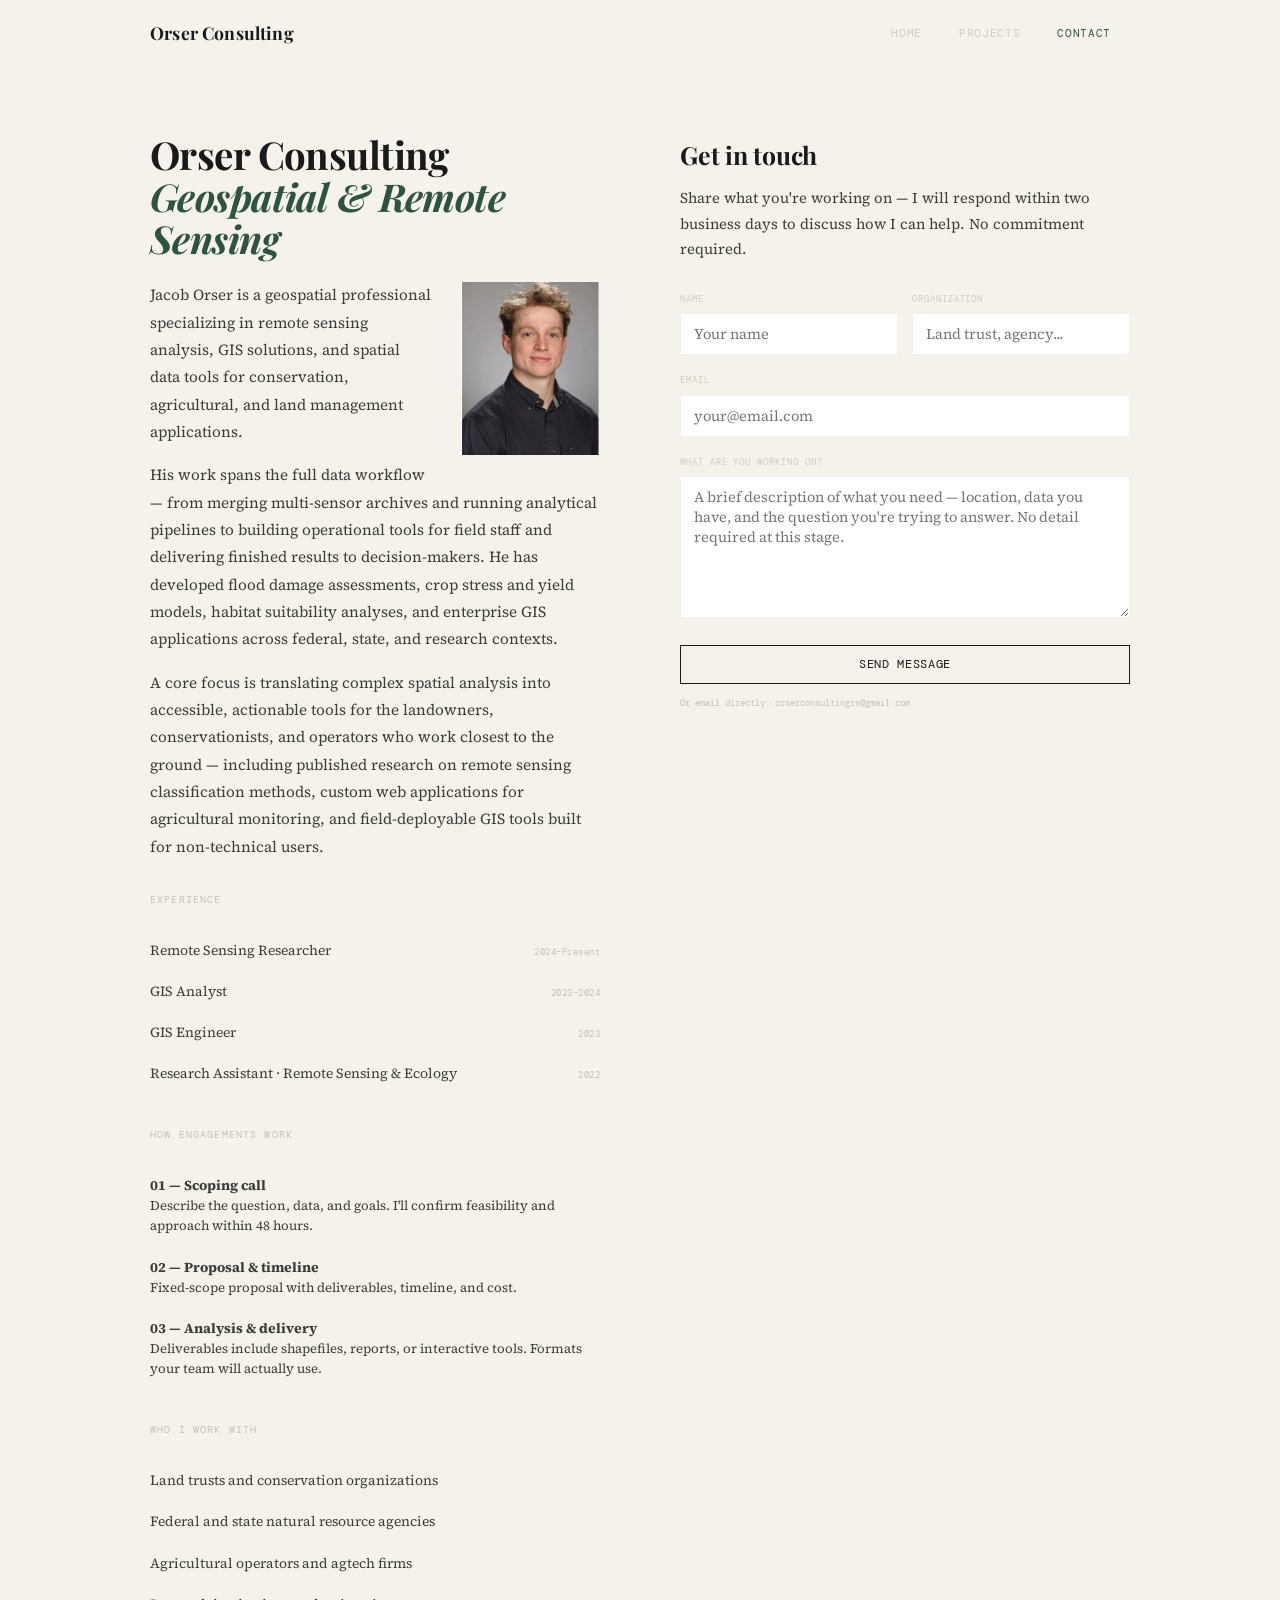
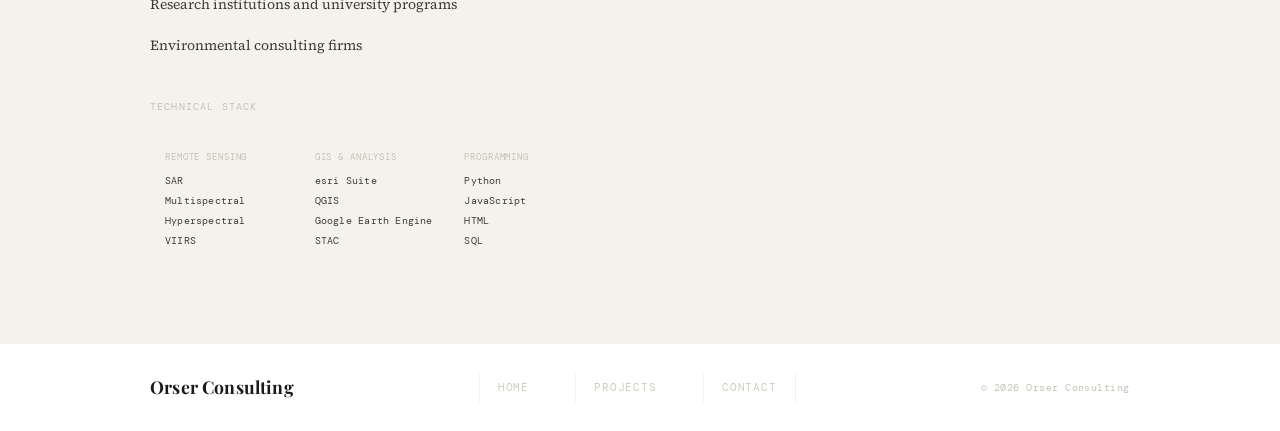
==== commit e38bbc21: "Update about.html" ====
--- a/about.html
+++ b/about.html
@@ -200,7 +200,7 @@
             <h2>Get in touch</h2>
             <p>Share what you're working on — I will respond within two business days to discuss how I can help. No commitment required.</p>
 
-            <form action="mailto:contact@orserconsulting.com" method="post" enctype="text/plain">
+            <form action="mailto:orserconsultingrs@gmail.com" method="post" enctype="text/plain">
                 <div class="form-row">
                     <div class="form-group">
                         <label for="name">Name</label>
@@ -220,7 +220,7 @@
                     <textarea id="message" name="Message" rows="6" placeholder="A brief description of what you need — location, data you have, and the question you're trying to answer. No detail required at this stage." required></textarea>
                 </div>
                 <button type="submit" class="btn btn-primary" style="width:100%;">Send message</button>
-                <p class="form-note">Or email directly: contact@orserconsulting.com</p>
+                <p class="form-note">Or email directly: orserconsultingrs@gmail.com</p>
             </form>
         </div>
 
@@ -240,4 +240,4 @@
 </footer>
 
 </body>
-</html>+</html>
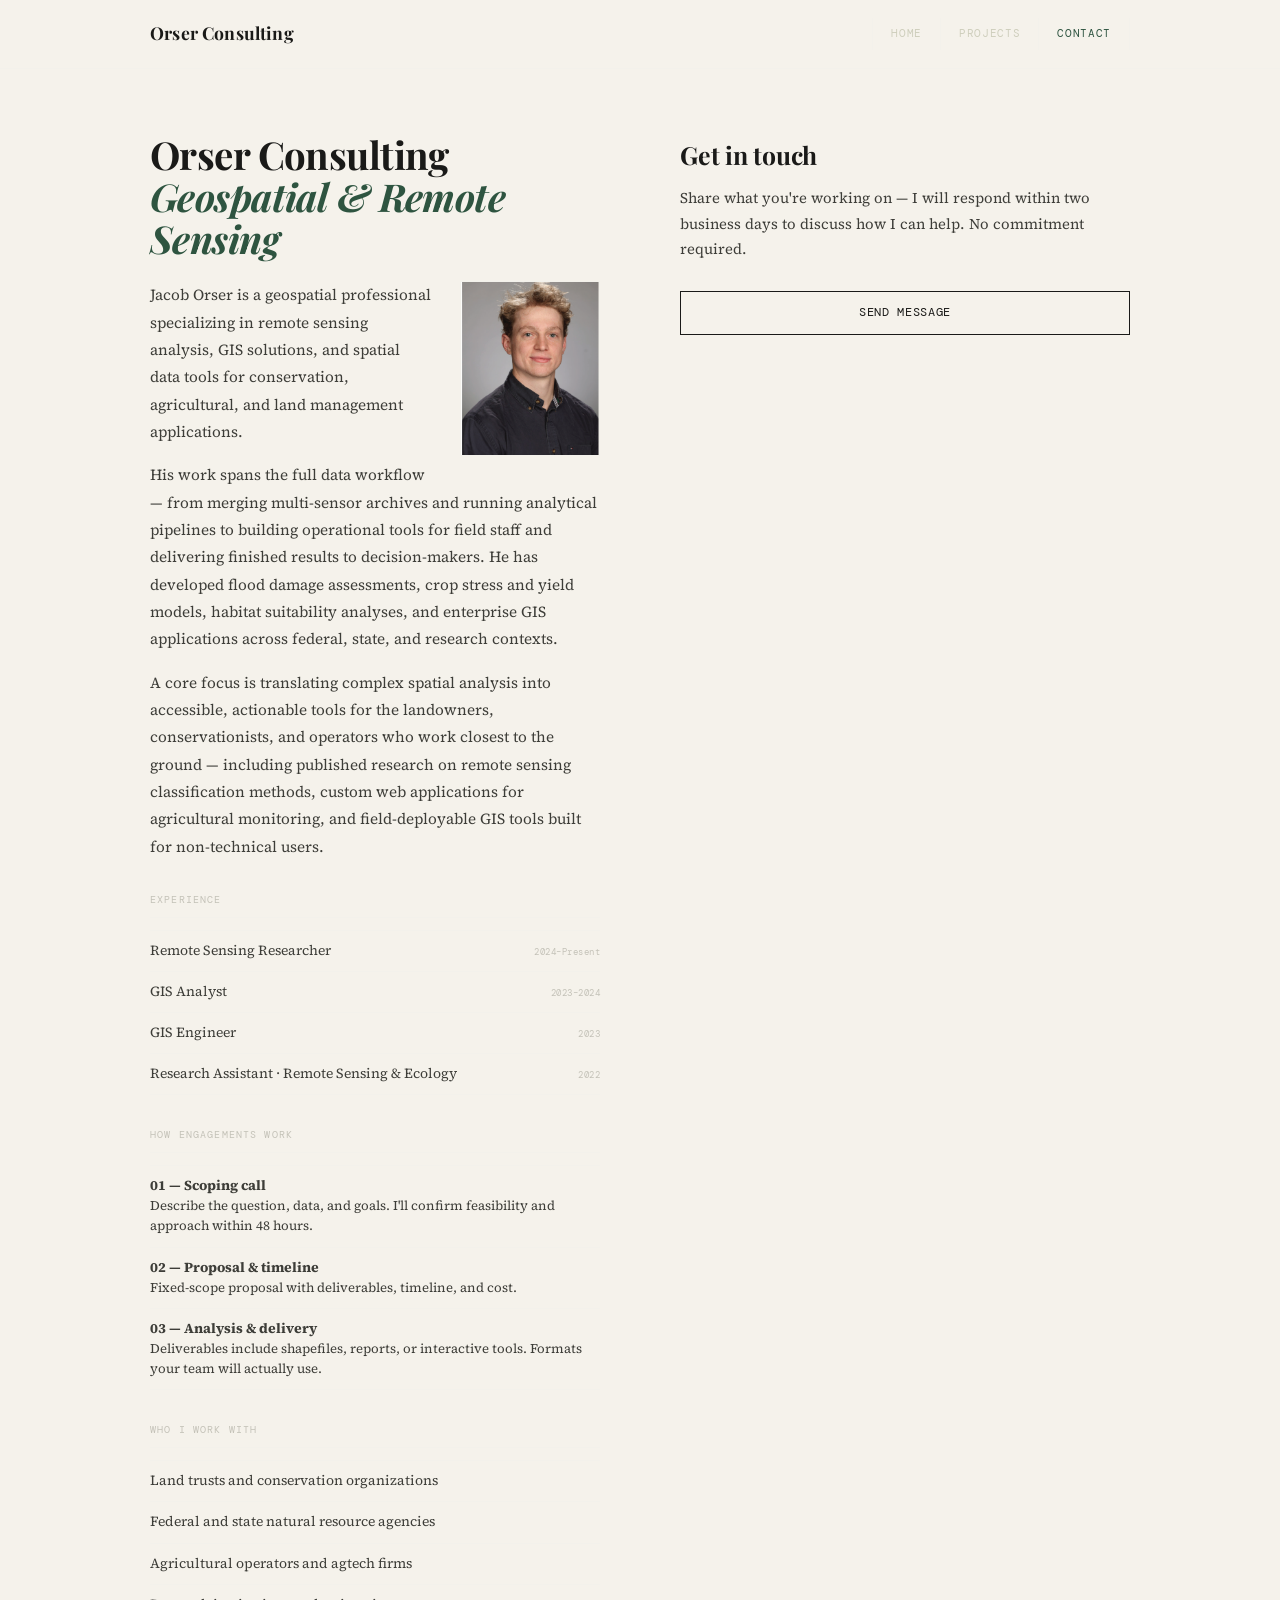
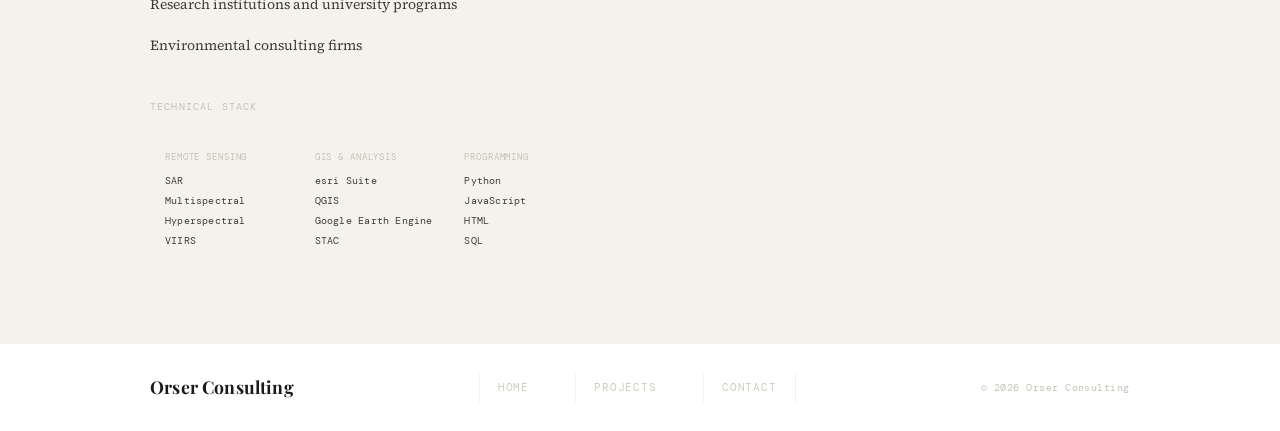
==== commit 76a41072: "Update about.html forms" ====
--- a/about.html
+++ b/about.html
@@ -200,28 +200,9 @@
             <h2>Get in touch</h2>
             <p>Share what you're working on — I will respond within two business days to discuss how I can help. No commitment required.</p>
 
-            <form action="mailto:orserconsultingrs@gmail.com" method="post" enctype="text/plain">
-                <div class="form-row">
-                    <div class="form-group">
-                        <label for="name">Name</label>
-                        <input type="text" id="name" name="Name" placeholder="Your name" required>
-                    </div>
-                    <div class="form-group">
-                        <label for="org">Organization</label>
-                        <input type="text" id="org" name="Organization" placeholder="Land trust, agency...">
-                    </div>
-                </div>
-                <div class="form-group">
-                    <label for="email">Email</label>
-                    <input type="email" id="email" name="Email" placeholder="your@email.com" required>
-                </div>
-                <div class="form-group">
-                    <label for="message">What are you working on?</label>
-                    <textarea id="message" name="Message" rows="6" placeholder="A brief description of what you need — location, data you have, and the question you're trying to answer. No detail required at this stage." required></textarea>
-                </div>
-                <button type="submit" class="btn btn-primary" style="width:100%;">Send message</button>
-                <p class="form-note">Or email directly: orserconsultingrs@gmail.com</p>
-            </form>
+            <a href="https://docs.google.com/forms/d/e/1FAIpQLSfyhKt2YPoaXPR7Rg1XGI_PvWj26VT8Omg5qEaDlmieqGxZOA/viewform?usp=dialog" class="btn btn-primary" style="width:100%; text-align:center; display:block;">
+                Send message
+            </a>
         </div>
 
     </div>
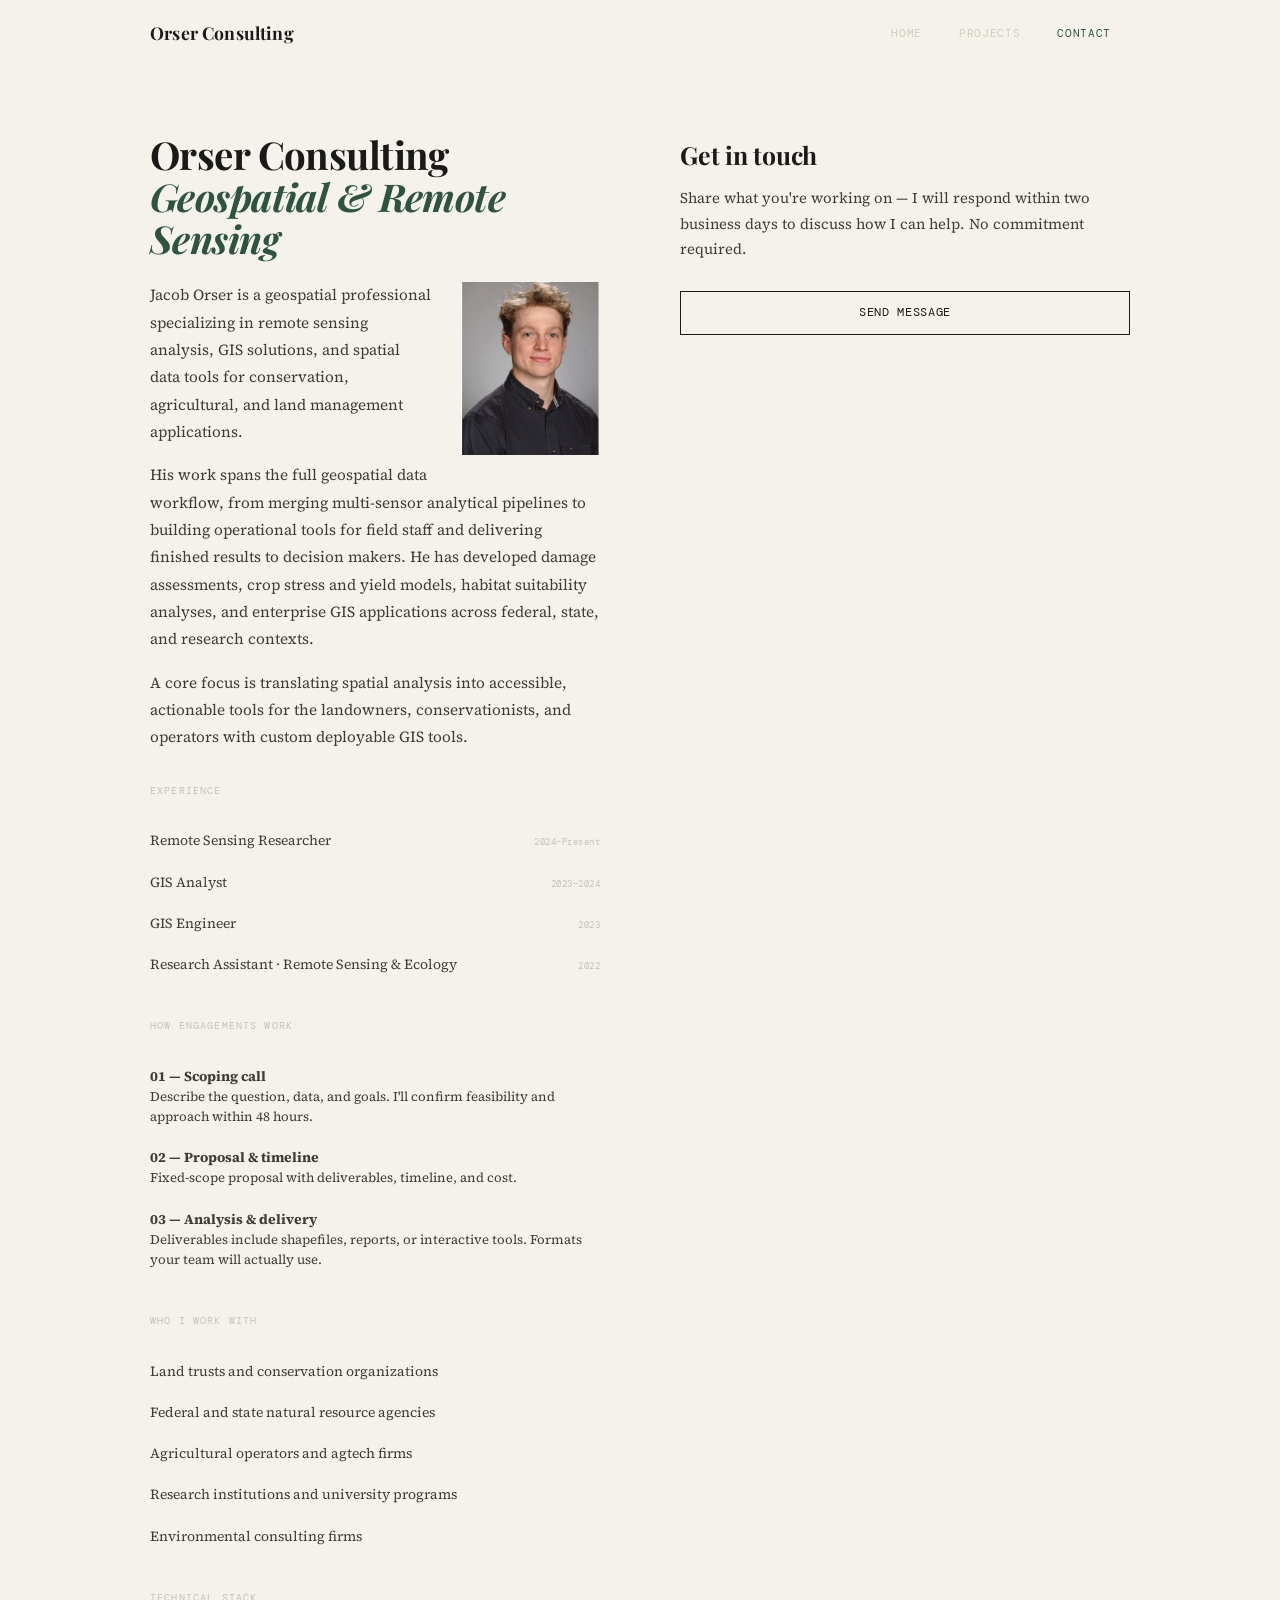
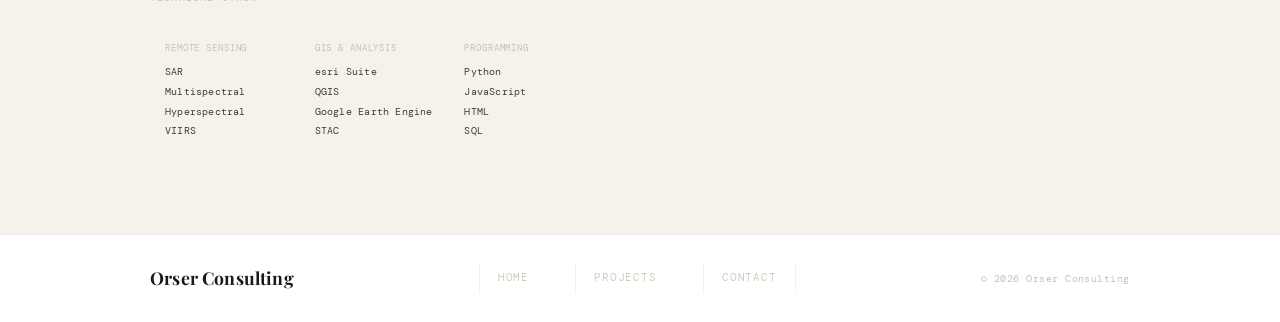
==== commit dc9b56ed: "Update about.html profile" ====
--- a/about.html
+++ b/about.html
@@ -129,9 +129,9 @@
 
             <p>Jacob Orser is a geospatial professional specializing in remote sensing analysis, GIS solutions, and spatial data tools for conservation, agricultural, and land management applications.</p>
 
-            <p>His work spans the full data workflow — from merging multi-sensor archives and running analytical pipelines to building operational tools for field staff and delivering finished results to decision-makers. He has developed flood damage assessments, crop stress and yield models, habitat suitability analyses, and enterprise GIS applications across federal, state, and research contexts.</p>
-
-            <p>A core focus is translating complex spatial analysis into accessible, actionable tools for the landowners, conservationists, and operators who work closest to the ground — including published research on remote sensing classification methods, custom web applications for agricultural monitoring, and field-deployable GIS tools built for non-technical users.</p>
+            <p>His work spans the full geospatial data workflow, from merging multi-sensor analytical pipelines to building operational tools for field staff and delivering finished results to decision makers. He has developed damage assessments, crop stress and yield models, habitat suitability analyses, and enterprise GIS applications across federal, state, and research contexts.</p>
+
+            <p>A core focus is translating spatial analysis into accessible, actionable tools for the landowners, conservationists, and operators with custom deployable GIS tools. </p>
 
             <span class="bio-section-label">Experience</span>
             <ul class="bg-list">
